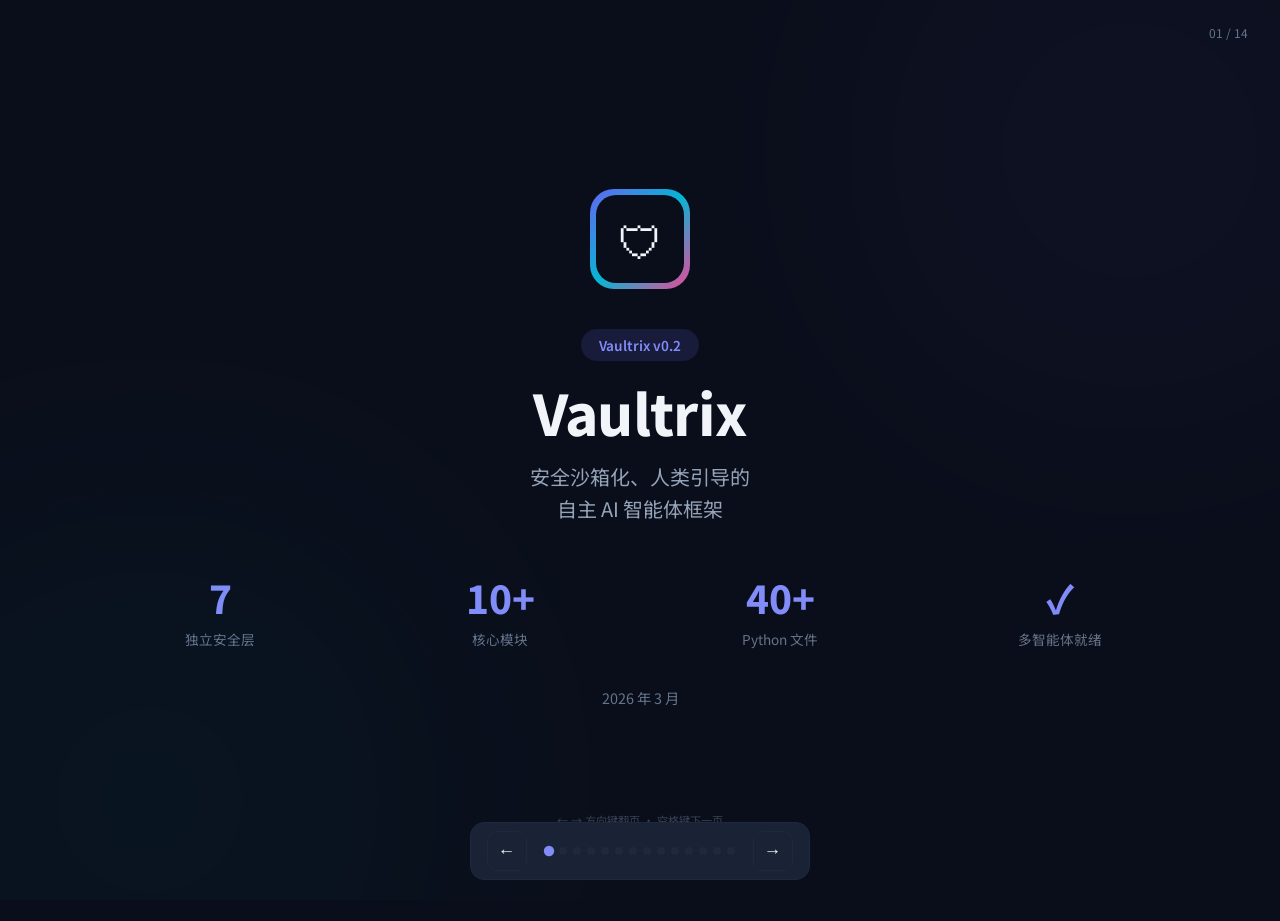
==== slides-cn.html @ 4f08432e "feat: Vaultrix v0.2 - Secure Autonomous AI Framework Complete codebase with Phase 1 + Phase 2 featur" ====
<!DOCTYPE html>
<html lang="zh-CN">
<head>
<meta charset="UTF-8">
<meta name="viewport" content="width=device-width, initial-scale=1.0">
<title>Vaultrix v0.2 - 安全智能体框架</title>
<style>
  @import url('https://fonts.googleapis.com/css2?family=Inter:wght@300;400;500;600;700;800&family=Noto+Sans+SC:wght@300;400;500;600;700;800;900&family=JetBrains+Mono:wght@400;500&display=swap');

  :root {
    --bg-primary: #0a0e1a;
    --bg-secondary: #111827;
    --bg-card: #1a2235;
    --bg-card-hover: #212c42;
    --accent: #6366f1;
    --accent-light: #818cf8;
    --accent-glow: rgba(99, 102, 241, 0.3);
    --green: #10b981;
    --green-light: #34d399;
    --yellow: #f59e0b;
    --red: #ef4444;
    --cyan: #06b6d4;
    --pink: #ec4899;
    --text-primary: #f1f5f9;
    --text-secondary: #94a3b8;
    --text-muted: #64748b;
    --border: #1e293b;
    --border-light: #2d3a50;
  }

  * { margin: 0; padding: 0; box-sizing: border-box; }

  body {
    font-family: 'Noto Sans SC', 'Inter', -apple-system, 'PingFang SC', 'Microsoft YaHei', sans-serif;
    background: var(--bg-primary);
    color: var(--text-primary);
    overflow: hidden;
    height: 100vh;
    width: 100vw;
  }

  /* Slide Container */
  .deck { position: relative; width: 100vw; height: 100vh; }

  .slide {
    position: absolute;
    top: 0; left: 0;
    width: 100%; height: 100%;
    display: flex;
    flex-direction: column;
    justify-content: center;
    align-items: center;
    padding: 50px 80px;
    opacity: 0;
    transform: translateY(30px) scale(0.98);
    transition: opacity 0.5s cubic-bezier(0.4,0,0.2,1), transform 0.5s cubic-bezier(0.4,0,0.2,1);
    pointer-events: none;
    overflow-y: auto;
  }
  .slide.active {
    opacity: 1;
    transform: translateY(0) scale(1);
    pointer-events: auto;
  }
  .slide.prev {
    opacity: 0;
    transform: translateY(-30px) scale(0.98);
  }

  /* Typography */
  h1 { font-size: 3rem; font-weight: 800; line-height: 1.25; letter-spacing: -0.01em; }
  h2 { font-size: 2rem; font-weight: 700; line-height: 1.3; margin-bottom: 28px; }
  h3 { font-size: 1.25rem; font-weight: 600; margin-bottom: 10px; }
  p  { font-size: 1.05rem; line-height: 1.8; color: var(--text-secondary); }

  .accent { color: var(--accent-light); }
  .green  { color: var(--green); }
  .yellow { color: var(--yellow); }
  .red    { color: var(--red); }
  .cyan   { color: var(--cyan); }
  .pink   { color: var(--pink); }
  .muted  { color: var(--text-muted); font-size: 0.9rem; }

  code {
    font-family: 'JetBrains Mono', monospace;
    background: var(--bg-card);
    padding: 2px 8px;
    border-radius: 4px;
    font-size: 0.85em;
  }

  /* Layout */
  .content { max-width: 1100px; width: 100%; }
  .two-col { display: grid; grid-template-columns: 1fr 1fr; gap: 32px; }
  .three-col { display: grid; grid-template-columns: 1fr 1fr 1fr; gap: 20px; }
  .four-col { display: grid; grid-template-columns: 1fr 1fr 1fr 1fr; gap: 16px; }

  .card {
    background: var(--bg-card);
    border: 1px solid var(--border);
    border-radius: 14px;
    padding: 24px;
    transition: border-color 0.3s, transform 0.2s, background 0.3s;
  }
  .card:hover { border-color: var(--accent); transform: translateY(-2px); background: var(--bg-card-hover); }
  .card h3 { margin-bottom: 8px; }
  .card p  { font-size: 0.95rem; }

  .tag {
    display: inline-block;
    padding: 4px 12px;
    border-radius: 20px;
    font-size: 0.78rem;
    font-weight: 600;
    margin: 3px 4px 3px 0;
  }
  .tag-green  { background: rgba(16,185,129,0.15); color: var(--green); }
  .tag-yellow { background: rgba(245,158,11,0.15); color: var(--yellow); }
  .tag-red    { background: rgba(239,68,68,0.15);  color: var(--red); }
  .tag-accent { background: rgba(99,102,241,0.15); color: var(--accent-light); }
  .tag-cyan   { background: rgba(6,182,212,0.15);  color: var(--cyan); }
  .tag-pink   { background: rgba(236,72,153,0.15); color: var(--pink); }

  /* Lists */
  ul { list-style: none; padding: 0; }
  ul li {
    position: relative;
    padding: 7px 0 7px 26px;
    font-size: 1rem;
    color: var(--text-secondary);
    line-height: 1.7;
  }
  ul li::before {
    content: '';
    position: absolute;
    left: 0; top: 15px;
    width: 8px; height: 8px;
    border-radius: 50%;
    background: var(--accent);
  }

  /* Progress bar */
  .progress-bar {
    width: 100%;
    height: 6px;
    background: var(--bg-card);
    border-radius: 3px;
    margin: 6px 0 4px;
    overflow: hidden;
  }
  .progress-fill { height: 100%; border-radius: 3px; }

  /* Architecture layers */
  .arch-layer {
    width: 100%;
    padding: 16px 24px;
    border-radius: 10px;
    margin: 5px 0;
    text-align: center;
    font-weight: 600;
    font-size: 0.95rem;
    position: relative;
  }
  .arch-arrow {
    text-align: center;
    color: var(--text-muted);
    font-size: 1.2rem;
    line-height: 1;
    margin: 2px 0;
  }

  /* Timeline */
  .timeline { display: flex; gap: 0; width: 100%; }
  .timeline-item {
    flex: 1;
    padding: 14px 10px;
    border-top: 3px solid var(--border);
    position: relative;
  }
  .timeline-item.done   { border-top-color: var(--green); }
  .timeline-item.active-phase { border-top-color: var(--yellow); }
  .timeline-item .phase-label {
    font-size: 0.72rem;
    font-weight: 600;
    text-transform: uppercase;
    letter-spacing: 0.04em;
    margin-bottom: 4px;
  }
  .timeline-item h3 { font-size: 0.95rem; margin-bottom: 4px; }
  .timeline-item p  { font-size: 0.8rem; }

  /* Role cards */
  .role-card {
    background: var(--bg-card);
    border: 1px solid var(--border);
    border-radius: 14px;
    padding: 24px;
    border-top: 3px solid var(--accent);
    transition: border-color 0.3s, transform 0.2s, box-shadow 0.3s;
    position: relative;
  }
  .role-card:hover {
    transform: translateY(-3px);
    box-shadow: 0 8px 32px rgba(99,102,241,0.12);
  }
  .role-card .role-icon {
    font-size: 2rem;
    margin-bottom: 12px;
    display: block;
  }
  .role-card .role-count {
    position: absolute;
    top: 16px; right: 16px;
    background: rgba(99,102,241,0.15);
    color: var(--accent-light);
    font-size: 0.75rem;
    font-weight: 700;
    padding: 3px 10px;
    border-radius: 12px;
  }

  /* Benefit items */
  .benefit-item {
    display: flex;
    align-items: flex-start;
    gap: 14px;
    padding: 14px 0;
    border-bottom: 1px solid var(--border);
  }
  .benefit-item:last-child { border-bottom: none; }
  .benefit-icon {
    width: 40px; height: 40px;
    border-radius: 10px;
    display: flex; align-items: center; justify-content: center;
    font-size: 1.3rem;
    flex-shrink: 0;
  }

  /* Navigation */
  .nav {
    position: fixed;
    bottom: 20px;
    left: 50%;
    transform: translateX(-50%);
    display: flex;
    gap: 10px;
    z-index: 100;
    align-items: center;
    background: var(--bg-card);
    border: 1px solid var(--border);
    border-radius: 14px;
    padding: 8px 16px;
    backdrop-filter: blur(12px);
  }
  .nav button {
    width: 40px; height: 40px;
    border-radius: 10px;
    border: 1px solid var(--border);
    background: transparent;
    color: var(--text-primary);
    font-size: 1.1rem;
    cursor: pointer;
    transition: background 0.2s, border-color 0.2s;
    display: flex; align-items: center; justify-content: center;
  }
  .nav button:hover { background: var(--accent); border-color: var(--accent); }
  .nav .counter {
    font-size: 0.8rem;
    color: var(--text-muted);
    font-variant-numeric: tabular-nums;
    min-width: 50px;
    text-align: center;
  }

  /* Slide dots */
  .dots {
    display: flex;
    gap: 6px;
    margin: 0 8px;
  }
  .dot {
    width: 8px; height: 8px;
    border-radius: 50%;
    background: var(--border);
    cursor: pointer;
    transition: background 0.3s, transform 0.2s;
  }
  .dot.active { background: var(--accent-light); transform: scale(1.3); }
  .dot:hover { background: var(--text-muted); }

  /* Helpers */
  .section-label {
    font-size: 0.75rem;
    font-weight: 700;
    text-transform: uppercase;
    letter-spacing: 0.12em;
    color: var(--accent-light);
    margin-bottom: 6px;
  }
  .hero-subtitle {
    font-size: 1.25rem;
    color: var(--text-secondary);
    margin-top: 14px;
    font-weight: 400;
    line-height: 1.6;
  }
  .hero-badge {
    display: inline-block;
    padding: 6px 18px;
    border-radius: 20px;
    font-size: 0.85rem;
    font-weight: 600;
    background: rgba(99,102,241,0.15);
    color: var(--accent-light);
    margin-top: 20px;
  }
  .stat-grid { display: grid; grid-template-columns: repeat(4, 1fr); gap: 20px; }
  .stat { text-align: center; }
  .stat .num { font-size: 2.4rem; font-weight: 800; color: var(--accent-light); }
  .stat .label { font-size: 0.85rem; color: var(--text-muted); margin-top: 4px; }

  .highlight-box {
    background: linear-gradient(135deg, rgba(99,102,241,0.08), rgba(6,182,212,0.06));
    border: 1px solid rgba(99,102,241,0.2);
    border-radius: 14px;
    padding: 24px 28px;
  }

  .cta-button {
    display: inline-block;
    padding: 14px 36px;
    background: linear-gradient(135deg, var(--accent), #7c3aed);
    color: white;
    font-size: 1.1rem;
    font-weight: 700;
    border-radius: 12px;
    text-decoration: none;
    transition: transform 0.2s, box-shadow 0.3s;
    cursor: pointer;
    border: none;
  }
  .cta-button:hover { transform: translateY(-2px); box-shadow: 0 8px 32px rgba(99,102,241,0.35); }

  .bg-glow {
    position: absolute;
    width: 500px; height: 500px;
    border-radius: 50%;
    filter: blur(150px);
    opacity: 0.06;
    pointer-events: none;
  }
  .bg-glow-1 { background: var(--accent); top: -100px; right: -100px; }
  .bg-glow-2 { background: var(--cyan); bottom: -150px; left: -100px; }
  .bg-glow-3 { background: var(--pink); top: 50%; left: -200px; }

  /* Animated gradient border for hero */
  .hero-ring {
    width: 100px; height: 100px;
    border-radius: 24px;
    background: linear-gradient(135deg, var(--accent), var(--cyan), var(--pink));
    display: flex; align-items: center; justify-content: center;
    margin: 0 auto 20px;
    animation: ring-rotate 6s linear infinite;
  }
  .hero-ring-inner {
    width: 88px; height: 88px;
    border-radius: 20px;
    background: var(--bg-primary);
    display: flex; align-items: center; justify-content: center;
    font-size: 2.8rem;
  }
  @keyframes ring-rotate {
    0%   { filter: hue-rotate(0deg); }
    100% { filter: hue-rotate(360deg); }
  }

  /* Slide number indicator */
  .slide-number {
    position: fixed;
    top: 24px;
    right: 32px;
    font-size: 0.75rem;
    color: var(--text-muted);
    z-index: 100;
    font-variant-numeric: tabular-nums;
  }

  /* Keyboard hint */
  .kbd-hint {
    position: fixed;
    bottom: 72px;
    left: 50%;
    transform: translateX(-50%);
    font-size: 0.7rem;
    color: var(--text-muted);
    opacity: 0.5;
    z-index: 100;
    transition: opacity 0.5s;
  }
</style>
</head>
<body>

<div class="slide-number" id="slideNumber">01 / 14</div>
<div class="kbd-hint" id="kbdHint">&#x2190; &#x2192; 方向键翻页 &middot; 空格键下一页</div>

<div class="deck" id="deck">

  <!-- ==================== SLIDE 1: 封面 ==================== -->
  <div class="slide active" data-slide="0">
    <div class="bg-glow bg-glow-1"></div>
    <div class="bg-glow bg-glow-2"></div>
    <div class="content" style="text-align:center;">
      <div class="hero-ring">
        <div class="hero-ring-inner">&#x1F6E1;</div>
      </div>
      <div class="hero-badge">Vaultrix v0.2</div>
      <h1 style="font-size:3.5rem;margin-top:16px;">Vaultrix</h1>
      <p class="hero-subtitle">安全沙箱化、人类引导的<br>自主 AI 智能体框架</p>
      <div class="stat-grid" style="margin-top:44px;">
        <div class="stat"><div class="num">7</div><div class="label">独立安全层</div></div>
        <div class="stat"><div class="num">10+</div><div class="label">核心模块</div></div>
        <div class="stat"><div class="num">40+</div><div class="label">Python 文件</div></div>
        <div class="stat"><div class="num">&#x2713;</div><div class="label">多智能体就绪</div></div>
      </div>
      <p class="muted" style="margin-top:36px;">2026 年 3 月</p>
    </div>
  </div>

  <!-- ==================== SLIDE 2: 为什么做这件事 ==================== -->
  <div class="slide" data-slide="1">
    <div class="content">
      <div class="section-label">为什么做这件事</div>
      <h2>AI 智能体很强大 &mdash; 但目前<span class="red">缺乏安全边界</span></h2>
      <div class="two-col" style="margin-top:24px;">
        <div>
          <ul>
            <li>AI 智能体可以执行代码、访问文件、调用外部 API</li>
            <li>智能体与宿主系统之间缺乏标准化安全边界</li>
            <li>单层安全模型脆弱、容易被绕过</li>
            <li>关键操作缺乏人类监督机制</li>
            <li>数据泄漏和权限提升风险日益严重</li>
            <li>行业正在快速发展，但安全基建严重滞后</li>
            <li><strong style="color:var(--red);">多智能体系统成倍增加攻击面</strong></li>
            <li><strong style="color:var(--red);">智能体间通信创造新的信任边界</strong></li>
          </ul>
        </div>
        <div>
          <div class="highlight-box">
            <h3 style="color:var(--yellow);margin-bottom:12px;">行业趋势</h3>
            <p>随着 Anthropic Claude、OpenAI GPT、Google Gemini 等大模型的智能体能力快速增强，安全隔离框架将成为<strong style="color:var(--text-primary);">刚需基础设施</strong>。</p>
            <p style="margin-top:12px;">Vaultrix 的目标是成为这个领域的<strong style="color:var(--accent-light);">开源标准</strong>。</p>
          </div>
          <div class="highlight-box" style="margin-top:16px;">
            <p style="font-weight:600;color:var(--text-primary);font-size:1.1rem;">我们需要的是纵深防御（Defense-in-Depth），<br>而不是祈祷式安全。</p>
          </div>
        </div>
      </div>
    </div>
  </div>

  <!-- ==================== SLIDE 3: 核心方案 ==================== -->
  <div class="slide" data-slide="2">
    <div class="content">
      <div class="section-label">核心方案</div>
      <h2>五层纵深防御架构</h2>
      <div class="two-col">
        <div>
          <p style="margin-bottom:24px;">Vaultrix 为自主 AI 智能体提供<strong style="color:var(--text-primary);">五层独立安全防护</strong>，任何单层失效都不会导致系统被突破。</p>
          <div style="max-width:420px;">
            <div class="arch-layer" style="background:rgba(99,102,241,0.15);color:var(--accent-light);">
              第 1 层 &middot; 应用层（输入校验）
            </div>
            <div class="arch-arrow">&darr;</div>
            <div class="arch-layer" style="background:rgba(6,182,212,0.12);color:var(--cyan);">
              第 2 层 &middot; 权限层（细粒度访问控制）
            </div>
            <div class="arch-arrow">&darr;</div>
            <div class="arch-layer" style="background:rgba(245,158,11,0.12);color:var(--yellow);">
              第 3 层 &middot; 审批层（人类在环）
            </div>
            <div class="arch-arrow">&darr;</div>
            <div class="arch-layer" style="background:rgba(16,185,129,0.12);color:var(--green);">
              第 4 层 &middot; 沙箱层（Docker 隔离）
            </div>
            <div class="arch-arrow">&darr;</div>
            <div class="arch-layer" style="background:rgba(239,68,68,0.12);color:var(--red);">
              第 5 层 &middot; 加密层（数据保护）
            </div>
          </div>
        </div>
        <div>
          <div class="card" style="margin-bottom:16px;">
            <h3 class="accent">最小权限原则</h3>
            <p>默认拒绝一切，仅在明确授权时放行。白名单模式确保安全底线。</p>
          </div>
          <div class="card" style="margin-bottom:16px;">
            <h3 class="cyan">失败安全默认值</h3>
            <p>所有模糊情况默认拒绝，超时自动拒绝，绝不开放通道。</p>
          </div>
          <div class="card" style="margin-bottom:16px;">
            <h3 class="green">完整审计</h3>
            <p>每一次操作独立校验，完整日志记录，不依赖缓存判断。</p>
          </div>
          <div class="card">
            <h3 class="yellow">路径穿越免疫</h3>
            <p>POSIX 路径规范化处理，对 <code>../</code> 类攻击天然免疫。</p>
          </div>
        </div>
      </div>
    </div>
  </div>

  <!-- ==================== SLIDE 4: 系统架构 ==================== -->
  <div class="slide" data-slide="3">
    <div class="content">
      <div class="section-label">系统架构</div>
      <h2>执行流程 &amp; 核心组件</h2>
      <div class="two-col" style="margin-top:8px;">
        <div>
          <h3 style="margin-bottom:14px;">核心组件</h3>
          <div class="card" style="margin-bottom:10px;padding:16px 20px;">
            <strong>VaultrixAgent</strong> <span class="muted">&mdash; 智能体核心</span>
          </div>
          <div class="card" style="margin-bottom:10px;padding:16px 20px;">
            <strong>SandboxManager</strong> <span class="muted">&mdash; 沙箱管理</span>
          </div>
          <div class="card" style="margin-bottom:10px;padding:16px 20px;">
            <strong>PermissionManager</strong> <span class="muted">&mdash; 权限管理</span>
          </div>
          <div class="card" style="margin-bottom:10px;padding:16px 20px;">
            <strong>AgentOrchestrator</strong> <span class="muted">&mdash; 多智能体编排</span>
          </div>
          <div class="card" style="margin-bottom:10px;padding:16px 20px;">
            <strong>SecureChannel</strong> <span class="muted">&mdash; 安全通道</span>
          </div>
          <div class="card" style="padding:16px 20px;">
            <strong>EncryptionManager</strong> <span class="muted">&mdash; 加密管理</span>
          </div>
        </div>
        <div>
          <h3 style="margin-bottom:14px;">设计原则</h3>
          <div class="card" style="margin-bottom:10px;padding:16px 20px;">
            <strong class="accent">最小权限</strong>
            <p style="font-size:0.88rem;margin-top:4px;">默认拒绝，仅在明确授权时放行</p>
          </div>
          <div class="card" style="margin-bottom:10px;padding:16px 20px;">
            <strong class="cyan">安全默认</strong>
            <p style="font-size:0.88rem;margin-top:4px;">所有模糊情况默认拒绝</p>
          </div>
          <div class="card" style="margin-bottom:10px;padding:16px 20px;">
            <strong class="green">完全中介</strong>
            <p style="font-size:0.88rem;margin-top:4px;">每次操作独立校验，不依赖缓存</p>
          </div>
          <div class="card" style="margin-bottom:10px;padding:16px 20px;">
            <strong class="yellow">路径遍历免疫</strong>
            <p style="font-size:0.88rem;margin-top:4px;">POSIX 路径规范化，天然防护</p>
          </div>
          <div class="card" style="padding:16px 20px;">
            <strong class="red">智能体间零信任</strong>
            <p style="font-size:0.88rem;margin-top:4px;">每个智能体默认互不信任，通信需授权</p>
          </div>
        </div>
      </div>
    </div>
  </div>

  <!-- ==================== SLIDE 5: 多智能体安全 ==================== -->
  <div class="slide" data-slide="4">
    <div class="bg-glow bg-glow-3"></div>
    <div class="content">
      <div class="section-label">v0.2 新增</div>
      <h2>多智能体安全架构</h2>
      <div class="two-col" style="margin-top:8px;">
        <div>
          <div style="text-align:center;">
            <div class="arch-layer" style="background:rgba(99,102,241,0.2);color:var(--accent-light);font-size:1.05rem;">
              AgentOrchestrator (编排器)
            </div>
            <div class="arch-arrow">&darr;</div>
            <div class="arch-layer" style="background:rgba(236,72,153,0.15);color:var(--pink);font-size:1.05rem;">
              SecureChannel (加密通道)
            </div>
            <div class="arch-arrow" style="font-size:1.4rem;">&darr; &darr; &darr;</div>
            <div style="display:grid;grid-template-columns:1fr 1fr 1fr;gap:10px;margin-top:8px;">
              <div class="arch-layer" style="background:rgba(16,185,129,0.12);color:var(--green);font-size:0.85rem;padding:14px 10px;">
                Agent-1<br><span style="font-size:0.75rem;">独立沙箱</span>
              </div>
              <div class="arch-layer" style="background:rgba(6,182,212,0.12);color:var(--cyan);font-size:0.85rem;padding:14px 10px;">
                Agent-2<br><span style="font-size:0.75rem;">独立沙箱</span>
              </div>
              <div class="arch-layer" style="background:rgba(245,158,11,0.12);color:var(--yellow);font-size:0.85rem;padding:14px 10px;">
                Agent-3<br><span style="font-size:0.75rem;">独立沙箱</span>
              </div>
            </div>
          </div>
        </div>
        <div>
          <ul>
            <li>每个智能体独立沙箱</li>
            <li>加密的智能体间通信</li>
            <li>信任矩阵（5 级信任）</li>
            <li>速率限制 + 消息大小上限</li>
            <li>类型化 TaskHandoff 协议</li>
            <li>完整审计日志</li>
          </ul>
          <div class="highlight-box" style="margin-top:20px;">
            <p style="font-weight:600;color:var(--text-primary);font-size:1rem;">多智能体协作不应以安全为代价。<br>Vaultrix 让每个智能体都在自己的安全边界内运行。</p>
          </div>
        </div>
      </div>
    </div>
  </div>

  <!-- ==================== SLIDE 6: 信任矩阵 ==================== -->
  <div class="slide" data-slide="5">
    <div class="content">
      <div class="section-label">v0.2 新增</div>
      <h2>基于信任的访问控制</h2>
      <div style="margin-top:16px;overflow-x:auto;">
        <table style="width:100%;border-collapse:separate;border-spacing:0;background:var(--bg-card);border-radius:14px;border:1px solid var(--border);overflow:hidden;">
          <thead>
            <tr style="background:var(--bg-secondary);">
              <th style="padding:16px 20px;text-align:left;font-size:0.9rem;color:var(--text-muted);border-bottom:1px solid var(--border);">智能体</th>
              <th style="padding:16px 20px;text-align:center;font-size:0.9rem;color:var(--text-muted);border-bottom:1px solid var(--border);">lead</th>
              <th style="padding:16px 20px;text-align:center;font-size:0.9rem;color:var(--text-muted);border-bottom:1px solid var(--border);">worker-1</th>
              <th style="padding:16px 20px;text-align:center;font-size:0.9rem;color:var(--text-muted);border-bottom:1px solid var(--border);">worker-2</th>
              <th style="padding:16px 20px;text-align:center;font-size:0.9rem;color:var(--text-muted);border-bottom:1px solid var(--border);">worker-3</th>
            </tr>
          </thead>
          <tbody>
            <tr>
              <td style="padding:14px 20px;font-weight:600;color:var(--text-primary);border-bottom:1px solid var(--border);">lead</td>
              <td style="padding:14px 20px;text-align:center;border-bottom:1px solid var(--border);">&mdash;</td>
              <td style="padding:14px 20px;text-align:center;border-bottom:1px solid var(--border);"><span class="tag tag-green">可信</span></td>
              <td style="padding:14px 20px;text-align:center;border-bottom:1px solid var(--border);"><span class="tag tag-green">可信</span></td>
              <td style="padding:14px 20px;text-align:center;border-bottom:1px solid var(--border);"><span class="tag tag-yellow">受限</span></td>
            </tr>
            <tr>
              <td style="padding:14px 20px;font-weight:600;color:var(--text-primary);border-bottom:1px solid var(--border);">worker-1</td>
              <td style="padding:14px 20px;text-align:center;border-bottom:1px solid var(--border);"><span class="tag tag-green">可信</span></td>
              <td style="padding:14px 20px;text-align:center;border-bottom:1px solid var(--border);">&mdash;</td>
              <td style="padding:14px 20px;text-align:center;border-bottom:1px solid var(--border);"><span class="tag tag-yellow">受限</span></td>
              <td style="padding:14px 20px;text-align:center;border-bottom:1px solid var(--border);"><span class="tag tag-red">不可信</span></td>
            </tr>
            <tr>
              <td style="padding:14px 20px;font-weight:600;color:var(--text-primary);border-bottom:1px solid var(--border);">worker-2</td>
              <td style="padding:14px 20px;text-align:center;border-bottom:1px solid var(--border);"><span class="tag tag-green">可信</span></td>
              <td style="padding:14px 20px;text-align:center;border-bottom:1px solid var(--border);"><span class="tag tag-yellow">受限</span></td>
              <td style="padding:14px 20px;text-align:center;border-bottom:1px solid var(--border);">&mdash;</td>
              <td style="padding:14px 20px;text-align:center;border-bottom:1px solid var(--border);"><span class="tag tag-yellow">受限</span></td>
            </tr>
            <tr>
              <td style="padding:14px 20px;font-weight:600;color:var(--text-primary);">worker-3</td>
              <td style="padding:14px 20px;text-align:center;"><span class="tag tag-yellow">受限</span></td>
              <td style="padding:14px 20px;text-align:center;"><span class="tag tag-red">不可信</span></td>
              <td style="padding:14px 20px;text-align:center;"><span class="tag tag-yellow">受限</span></td>
              <td style="padding:14px 20px;text-align:center;">&mdash;</td>
            </tr>
          </tbody>
        </table>
      </div>
      <div class="highlight-box" style="margin-top:24px;">
        <div class="three-col" style="text-align:center;">
          <div>
            <span class="tag tag-green" style="font-size:0.9rem;padding:6px 16px;">可信</span>
            <p style="font-size:0.88rem;margin-top:8px;">资源共享需要此级别</p>
          </div>
          <div>
            <span class="tag tag-yellow" style="font-size:0.9rem;padding:6px 16px;">受限</span>
            <p style="font-size:0.88rem;margin-top:8px;">通信至少需要此级别</p>
          </div>
          <div>
            <span class="tag tag-red" style="font-size:0.9rem;padding:6px 16px;">不可信</span>
            <p style="font-size:0.88rem;margin-top:8px;">完全阻断，无法交互</p>
          </div>
        </div>
      </div>
    </div>
  </div>

  <!-- ==================== SLIDE 7: 生产级韧性 ==================== -->
  <div class="slide" data-slide="6">
    <div class="content">
      <div class="section-label">v0.2 新增</div>
      <h2>生产级韧性设计<span class="muted" style="font-size:0.75rem;margin-left:10px;">受 DeepAudit 启发</span></h2>
      <div class="three-col" style="margin-top:16px;">
        <div class="card">
          <h3><span class="red">熔断器</span></h3>
          <p>三态模式：关闭 / 开启 / 半开。LLM 调用和工具执行均内置预设熔断策略，自动隔离故障。</p>
          <div style="margin-top:12px;">
            <span class="tag tag-red">三态</span>
            <span class="tag tag-red">LLM + 工具预设</span>
          </div>
        </div>
        <div class="card">
          <h3><span class="yellow">降级处理器</span></h3>
          <p>上下文窗口压缩降级，工具执行降级回退。确保系统在部分故障时仍可提供核心服务。</p>
          <div style="margin-top:12px;">
            <span class="tag tag-yellow">上下文压缩</span>
            <span class="tag tag-yellow">工具降级</span>
          </div>
        </div>
        <div class="card">
          <h3><span class="green">输入验证</span></h3>
          <p>输入净化处理，路径遍历防护，类型化 Schema 校验。从入口层面杜绝恶意输入。</p>
          <div style="margin-top:12px;">
            <span class="tag tag-green">净化</span>
            <span class="tag tag-green">路径遍历防护</span>
            <span class="tag tag-green">类型化 Schema</span>
          </div>
        </div>
      </div>
      <div class="highlight-box" style="margin-top:24px;text-align:center;">
        <p style="color:var(--text-primary);font-weight:600;">还有：反幻觉机制、取消支持、7 态生命周期的结构化智能体状态</p>
      </div>
    </div>
  </div>

  <!-- ==================== SLIDE 8: 核心能力 ==================== -->
  <div class="slide" data-slide="7">
    <div class="content">
      <div class="section-label">核心能力</div>
      <h2>v0.2 功能全景</h2>
      <div class="three-col" style="margin-top:8px;">
        <div class="card">
          <h3><span class="green">沙箱管理器</span></h3>
          <p>Docker 容器隔离，CPU/内存/存储资源限制，网络默认关闭，自动环境检测与本地回退。</p>
          <div style="margin-top:10px;">
            <span class="tag tag-green">Docker</span>
            <span class="tag tag-green">本地回退</span>
          </div>
        </div>
        <div class="card">
          <h3><span class="cyan">权限系统</span></h3>
          <p>5 级权限层级（NONE 到 ADMIN），6 种资源类型，风险分级，白名单机制，完整审计日志。</p>
          <div style="margin-top:10px;">
            <span class="tag tag-cyan">默认拒绝</span>
            <span class="tag tag-cyan">审计追踪</span>
          </div>
        </div>
        <div class="card">
          <h3><span class="accent">智能体核心</span></h3>
          <p>权限感知执行引擎，7 态生命周期，上下文管理器支持，操作历史记录，实时状态监控。</p>
          <div style="margin-top:10px;">
            <span class="tag tag-accent">Claude SDK</span>
            <span class="tag tag-accent">Pydantic</span>
          </div>
        </div>
        <div class="card">
          <h3><span class="pink">多智能体编排</span></h3>
          <p>AgentOrchestrator 任务分发，SecureChannel 加密通信，信任矩阵，TaskHandoff 协议。</p>
          <div style="margin-top:10px;">
            <span class="tag tag-pink">编排器</span>
            <span class="tag tag-pink">零信任</span>
          </div>
        </div>
        <div class="card">
          <h3><span class="red">韧性工程</span></h3>
          <p>熔断器（三态），降级处理器，输入验证净化，反幻觉机制，结构化错误恢复。</p>
          <div style="margin-top:10px;">
            <span class="tag tag-red">熔断器</span>
            <span class="tag tag-red">降级</span>
          </div>
        </div>
        <div class="card">
          <h3><span class="yellow">CLI &amp; 文档</span></h3>
          <p>交互式 REPL，Rich 终端美化，完整架构文档，快速上手指南，贡献指南。</p>
          <div style="margin-top:10px;">
            <span class="tag tag-yellow">Click</span>
            <span class="tag tag-yellow">Rich</span>
          </div>
        </div>
      </div>
    </div>
  </div>

  <!-- ==================== SLIDE 9: 实时演示 ==================== -->
  <div class="slide" data-slide="8">
    <div class="content">
      <div class="section-label">实时演示</div>
      <h2>亲自体验</h2>
      <div class="two-col" style="margin-top:16px;">
        <div class="card" style="padding:32px;">
          <h3 style="color:var(--green-light);margin-bottom:16px;">&#x2776; 单智能体安全运行</h3>
          <div style="background:var(--bg-primary);border-radius:10px;padding:18px 20px;margin-bottom:16px;">
            <code style="color:var(--green-light);background:transparent;padding:0;font-size:0.95rem;">
              $ vaultrix run --permission-set developer
            </code>
          </div>
          <ul>
            <li>沙箱自动检测与初始化</li>
            <li>权限系统加载（默认拒绝模式）</li>
            <li>交互式 REPL 环境</li>
            <li>实时操作审计日志输出</li>
          </ul>
        </div>
        <div class="card" style="padding:32px;">
          <h3 style="color:var(--accent-light);margin-bottom:16px;">&#x2777; 多智能体协作演示</h3>
          <div style="background:var(--bg-primary);border-radius:10px;padding:18px 20px;margin-bottom:16px;">
            <code style="color:var(--accent-light);background:transparent;padding:0;font-size:0.95rem;">
              $ python examples/multi_agent_demo.py
            </code>
          </div>
          <ul>
            <li>编排器分发任务到多个智能体</li>
            <li>加密通道自动建立</li>
            <li>信任矩阵实时校验</li>
            <li>TaskHandoff 协议演示</li>
          </ul>
        </div>
      </div>
    </div>
  </div>

  <!-- ==================== SLIDE 10: 技术栈 ==================== -->
  <div class="slide" data-slide="9">
    <div class="content">
      <div class="section-label">技术栈</div>
      <h2>现代 Python 技术体系</h2>
      <div class="two-col">
        <div>
          <h3 style="margin-bottom:14px;">核心技术</h3>
          <div class="card" style="margin-bottom:10px;padding:16px 20px;"><strong>Python 3.10+</strong> <span class="muted">&mdash; 异步支持 &middot; 类型标注</span></div>
          <div class="card" style="margin-bottom:10px;padding:16px 20px;"><strong>Docker 20.10+</strong> <span class="muted">&mdash; 容器级隔离</span></div>
          <div class="card" style="margin-bottom:10px;padding:16px 20px;"><strong>Anthropic SDK</strong> <span class="muted">&mdash; Claude 大模型集成</span></div>
          <div class="card" style="margin-bottom:10px;padding:16px 20px;"><strong>Pydantic 2.0</strong> <span class="muted">&mdash; 类型安全 &middot; 数据校验</span></div>
          <div class="card" style="margin-bottom:10px;padding:16px 20px;"><strong>Click + Rich</strong> <span class="muted">&mdash; CLI 框架 &middot; 终端 UI</span></div>
          <div class="card" style="padding:16px 20px;"><strong>Cryptography</strong> <span class="muted">&mdash; AES-256 &middot; Ed25519 签名</span></div>
        </div>
        <div>
          <h3 style="margin-bottom:14px;">即将引入（第 2+ 阶段）</h3>
          <div class="card" style="margin-bottom:10px;padding:16px 20px;"><strong>FastAPI</strong> <span class="muted">&mdash; VaultHub REST API</span></div>
          <div class="card" style="margin-bottom:10px;padding:16px 20px;"><strong>PostgreSQL + SQLAlchemy</strong> <span class="muted">&mdash; 技能注册数据库</span></div>
          <div class="card" style="margin-bottom:10px;padding:16px 20px;"><strong>React</strong> <span class="muted">&mdash; 审批仪表盘前端</span></div>
          <div class="card" style="margin-bottom:10px;padding:16px 20px;"><strong>Flask</strong> <span class="muted">&mdash; Web 监控面板</span></div>
          <h3 style="margin-top:20px;margin-bottom:14px;">开发工具链</h3>
          <div class="card" style="margin-bottom:10px;padding:16px 20px;"><strong>Black + Ruff + MyPy</strong> <span class="muted">&mdash; 代码质量保障</span></div>
          <div class="card" style="padding:16px 20px;"><strong>pytest</strong> <span class="muted">&mdash; 测试 &middot; fixtures &middot; 覆盖率</span></div>
        </div>
      </div>
    </div>
  </div>

  <!-- ==================== SLIDE 11: 路线图 ==================== -->
  <div class="slide" data-slide="10">
    <div class="content">
      <div class="section-label">产品路线图</div>
      <h2>六阶段推进，目标 V1 正式发布</h2>
      <div class="timeline" style="margin-top:20px;">
        <div class="timeline-item done">
          <div class="phase-label green">第 1 阶段 &middot; 已完成</div>
          <h3>架构、沙箱 &amp; 多智能体</h3>
          <p>核心引擎、权限、沙箱、多智能体编排、韧性、CLI、测试、文档</p>
          <div class="progress-bar"><div class="progress-fill" style="width:100%;background:var(--green);"></div></div>
          <span class="muted">100%</span>
        </div>
        <div class="timeline-item active-phase">
          <div class="phase-label yellow">第 2 阶段 &middot; 进行中</div>
          <h3>VaultHub 技能注册中心</h3>
          <p>技能市场、安全扫描、签名、FastAPI</p>
          <div class="progress-bar"><div class="progress-fill" style="width:10%;background:var(--yellow);"></div></div>
          <span class="muted">目标: 4月4日</span>
        </div>
        <div class="timeline-item">
          <div class="phase-label muted">第 3 阶段</div>
          <h3>人类在环（HITL）</h3>
          <p>审批 UI、动作分级、通知系统</p>
          <div class="progress-bar"><div class="progress-fill" style="width:0%;"></div></div>
          <span class="muted">目标: 5月2日</span>
        </div>
        <div class="timeline-item">
          <div class="phase-label muted">第 4 阶段</div>
          <h3>加密 &amp; 数据安全</h3>
          <p>密钥管理、AES-256、安全内存</p>
          <div class="progress-bar"><div class="progress-fill" style="width:0%;"></div></div>
          <span class="muted">目标: 5月30日</span>
        </div>
        <div class="timeline-item">
          <div class="phase-label muted">第 5 阶段</div>
          <h3>Beta 测试 &amp; 安全审计</h3>
          <p>渗透测试、封闭测试、第三方审计</p>
          <div class="progress-bar"><div class="progress-fill" style="width:0%;"></div></div>
          <span class="muted">目标: 6月27日</span>
        </div>
        <div class="timeline-item">
          <div class="phase-label muted">第 6 阶段</div>
          <h3>V1 正式发布</h3>
          <p>开源、社区建设、悬赏计划</p>
          <div class="progress-bar"><div class="progress-fill" style="width:0%;"></div></div>
          <span class="muted">目标: 7月25日</span>
        </div>
      </div>
      <div class="highlight-box" style="margin-top:24px;text-align:center;">
        <p style="color:var(--text-primary);font-weight:600;">现在加入 = 从零到一参与核心架构，获得最大成长空间</p>
      </div>
    </div>
  </div>

  <!-- ==================== SLIDE 12: 协作机会 ==================== -->
  <div class="slide" data-slide="11">
    <div class="bg-glow bg-glow-3"></div>
    <div class="content">
      <div class="section-label">核心团队</div>
      <h2>我们在找这些人</h2>
      <div class="three-col" style="margin-top:8px;">
        <div class="role-card" style="border-top-color:var(--red);">
          <div class="role-count">2-3 人</div>
          <span class="role-icon">&#x1F6E1;</span>
          <h3 class="red">安全研究员</h3>
          <p>沙箱逃逸测试、多智能体信任模型审查、威胁建模、渗透测试、权限边界 fuzzing、供应链安全</p>
          <div style="margin-top:12px;">
            <span class="tag tag-red">安全审计</span>
            <span class="tag tag-red">渗透测试</span>
            <span class="tag tag-red">威胁建模</span>
          </div>
        </div>
        <div class="role-card" style="border-top-color:var(--accent);">
          <div class="role-count">2-3 人</div>
          <span class="role-icon">&#x1F916;</span>
          <h3 class="accent">LLM / 智能体工程师</h3>
          <p>多智能体编排、ReAct 循环优化、反幻觉机制、工具调用安全、熔断与降级策略、RAG 知识库</p>
          <div style="margin-top:12px;">
            <span class="tag tag-accent">LLM</span>
            <span class="tag tag-accent">Anthropic</span>
            <span class="tag tag-accent">Multi-Agent</span>
          </div>
        </div>
        <div class="role-card" style="border-top-color:var(--yellow);">
          <div class="role-count">1-2 人</div>
          <span class="role-icon">&#x1F510;</span>
          <h3 class="yellow">密码学工程师</h3>
          <p>技能签名验证体系、密钥管理系统、加密通道协议、零知识证明、安全多方计算</p>
          <div style="margin-top:12px;">
            <span class="tag tag-yellow">密码学</span>
            <span class="tag tag-yellow">HMAC/Ed25519</span>
            <span class="tag tag-yellow">ZKP</span>
          </div>
        </div>
      </div>
    </div>
  </div>

  <!-- ==================== SLIDE 13: 加入我们 ==================== -->
  <div class="slide" data-slide="12">
    <div class="content">
      <div class="section-label">加入我们</div>
      <h2>为什么现在加入</h2>
      <div class="two-col" style="margin-top:8px;">
        <div>
          <div class="benefit-item">
            <div class="benefit-icon" style="background:rgba(99,102,241,0.15);">&#x1F680;</div>
            <div>
              <h3 style="font-size:1.05rem;">从零到一参与</h3>
              <p style="font-size:0.9rem;">在项目早期加入，直接影响架构决策和技术方向。你的代码将成为项目的基石。</p>
            </div>
          </div>
          <div class="benefit-item">
            <div class="benefit-icon" style="background:rgba(16,185,129,0.15);">&#x1F310;</div>
            <div>
              <h3 style="font-size:1.05rem;">开源影响力</h3>
              <p style="font-size:0.9rem;">项目计划在 2026 年 7 月开源发布，你的贡献将在全球开发者社区中被看到。</p>
            </div>
          </div>
        </div>
        <div>
          <div class="benefit-item">
            <div class="benefit-icon" style="background:rgba(245,158,11,0.15);">&#x1F3AF;</div>
            <div>
              <h3 style="font-size:1.05rem;">前沿技术实践</h3>
              <p style="font-size:0.9rem;">容器安全、零知识证明、多智能体编排、LLM Agent 安全 -- 接触业界最前沿的技术栈。</p>
            </div>
          </div>
          <div class="benefit-item">
            <div class="benefit-icon" style="background:rgba(236,72,153,0.15);">&#x1F465;</div>
            <div>
              <h3 style="font-size:1.05rem;">灵活协作</h3>
              <p style="font-size:0.9rem;">远程异步协作为主，GitHub Issue / PR 驱动，灵活的参与深度，按兴趣认领任务。</p>
            </div>
          </div>
        </div>
      </div>
      <div class="highlight-box" style="margin-top:24px;text-align:center;">
        <p style="color:var(--text-primary);font-weight:600;font-size:1.1rem;">不要求特定学历或年限 &middot; 不要求全栈全能 &middot; 兼职协作也欢迎</p>
      </div>
    </div>
  </div>

  <!-- ==================== SLIDE 14: 结语 ==================== -->
  <div class="slide" data-slide="13">
    <div class="bg-glow bg-glow-1"></div>
    <div class="bg-glow bg-glow-2"></div>
    <div class="bg-glow bg-glow-3"></div>
    <div class="content" style="text-align:center;">
      <div class="hero-ring">
        <div class="hero-ring-inner">&#x1F6E1;</div>
      </div>
      <h1 style="font-size:2.8rem;">一起构建<span class="accent">可信赖的</span> AI</h1>
      <p class="hero-subtitle" style="max-width:550px;margin:16px auto 0;">
        Vaultrix 让自主 AI 智能体从设计层面就是安全的。<br>
        我们正在寻找志同道合的伙伴，一起推进每一层技术栈。
      </p>
      <div style="margin-top:36px;display:flex;gap:14px;justify-content:center;flex-wrap:wrap;">
        <span class="tag tag-green" style="font-size:0.95rem;padding:8px 20px;">v0.2 已发布</span>
        <span class="tag tag-accent" style="font-size:0.95rem;padding:8px 20px;">多智能体就绪</span>
        <span class="tag tag-yellow" style="font-size:0.95rem;padding:8px 20px;">生产级韧性</span>
        <span class="tag tag-cyan" style="font-size:0.95rem;padding:8px 20px;">V1 目标: 2026年7月</span>
      </div>
      <div style="margin-top:44px;">
        <div class="cta-button" style="margin-bottom:16px;">加入我们 &rarr;</div>
      </div>
      <div style="margin-top:24px;display:flex;gap:32px;justify-content:center;flex-wrap:wrap;">
        <div style="text-align:center;">
          <p class="muted" style="margin-bottom:4px;">联系方式</p>
          <p style="font-size:0.95rem;color:var(--text-primary);font-weight:500;">GitHub / Email / 微信群</p>
        </div>
        <div style="text-align:center;">
          <p class="muted" style="margin-bottom:4px;">项目仓库</p>
          <p style="font-size:0.95rem;color:var(--text-primary);font-weight:500;">github.com/vaultrix</p>
        </div>
      </div>
      <p class="muted" style="margin-top:36px;">有想法？有问题？欢迎随时交流</p>
    </div>
  </div>

</div>

<!-- Navigation -->
<div class="nav">
  <button id="prev" aria-label="上一页">&#8592;</button>
  <div class="dots" id="dots"></div>
  <button id="next" aria-label="下一页">&#8594;</button>
</div>

<script>
  const slides = document.querySelectorAll('.slide');
  const total = slides.length;
  let current = 0;

  // Build dots
  const dotsContainer = document.getElementById('dots');
  for (let i = 0; i < total; i++) {
    const dot = document.createElement('div');
    dot.className = 'dot' + (i === 0 ? ' active' : '');
    dot.addEventListener('click', () => goTo(i));
    dotsContainer.appendChild(dot);
  }
  const dots = document.querySelectorAll('.dot');

  function goTo(n) {
    if (n < 0 || n >= total) return;
    slides.forEach((s, i) => {
      s.classList.remove('active', 'prev');
      if (i === n) s.classList.add('active');
      else if (i < n) s.classList.add('prev');
    });
    dots.forEach((d, i) => d.classList.toggle('active', i === n));
    current = n;
    document.getElementById('slideNumber').textContent =
      String(current + 1).padStart(2, '0') + ' / ' + String(total).padStart(2, '0');

    // Hide keyboard hint after first navigation
    const hint = document.getElementById('kbdHint');
    if (hint) hint.style.opacity = '0';
  }

  document.getElementById('prev').addEventListener('click', () => goTo(current - 1));
  document.getElementById('next').addEventListener('click', () => goTo(current + 1));

  document.addEventListener('keydown', (e) => {
    if (e.key === 'ArrowRight' || e.key === ' ' || e.key === 'Enter') { e.preventDefault(); goTo(current + 1); }
    if (e.key === 'ArrowLeft' || e.key === 'Backspace') { e.preventDefault(); goTo(current - 1); }
    if (e.key === 'Home') goTo(0);
    if (e.key === 'End') goTo(total - 1);
    // Number keys for quick jump
    const num = parseInt(e.key);
    if (num >= 1 && num <= 9 && num <= total) goTo(num - 1);
    if (e.key === '0' && total >= 10) goTo(9);
  });

  // Touch / swipe
  let touchStartX = 0, touchStartY = 0;
  document.addEventListener('touchstart', (e) => {
    touchStartX = e.touches[0].clientX;
    touchStartY = e.touches[0].clientY;
  });
  document.addEventListener('touchend', (e) => {
    const dx = touchStartX - e.changedTouches[0].clientX;
    const dy = touchStartY - e.changedTouches[0].clientY;
    if (Math.abs(dx) > Math.abs(dy) && Math.abs(dx) > 50) {
      dx > 0 ? goTo(current + 1) : goTo(current - 1);
    }
  });

  // Mouse wheel
  let wheelTimeout = false;
  document.addEventListener('wheel', (e) => {
    if (wheelTimeout) return;
    wheelTimeout = true;
    if (e.deltaY > 30) goTo(current + 1);
    else if (e.deltaY < -30) goTo(current - 1);
    setTimeout(() => { wheelTimeout = false; }, 600);
  }, { passive: true });
</script>
</body>
</html>
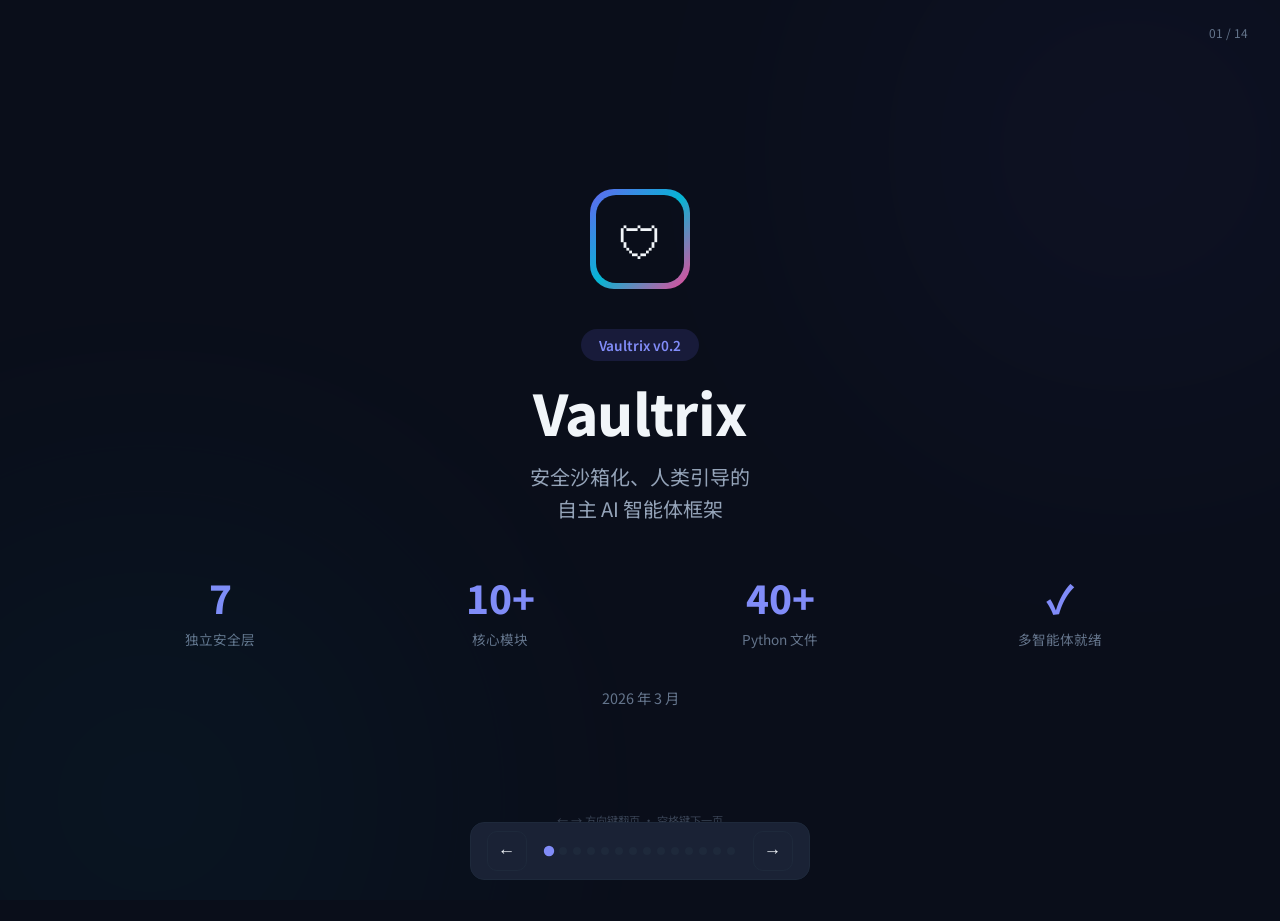
==== commit ce7aa36d: "feat: add macOS sandbox-exec backend and update repo URLs - Add MacOSBackend using kernel-level sand" ====
--- a/slides-cn.html
+++ b/slides-cn.html
@@ -481,7 +481,7 @@
             </div>
             <div class="arch-arrow">&darr;</div>
             <div class="arch-layer" style="background:rgba(16,185,129,0.12);color:var(--green);">
-              第 4 层 &middot; 沙箱层（Docker 隔离）
+              第 4 层 &middot; 沙箱层（Docker / macOS / 本地隔离）
             </div>
             <div class="arch-arrow">&darr;</div>
             <div class="arch-layer" style="background:rgba(239,68,68,0.12);color:var(--red);">
@@ -725,9 +725,10 @@
       <div class="three-col" style="margin-top:8px;">
         <div class="card">
           <h3><span class="green">沙箱管理器</span></h3>
-          <p>Docker 容器隔离，CPU/内存/存储资源限制，网络默认关闭，自动环境检测与本地回退。</p>
+          <p>多后端隔离：Docker 容器、macOS 内核沙箱（sandbox-exec）或本地子进程。网络默认关闭，自动检测最优后端。</p>
           <div style="margin-top:10px;">
             <span class="tag tag-green">Docker</span>
+            <span class="tag tag-green">macOS Seatbelt</span>
             <span class="tag tag-green">本地回退</span>
           </div>
         </div>
@@ -822,7 +823,7 @@
         <div>
           <h3 style="margin-bottom:14px;">核心技术</h3>
           <div class="card" style="margin-bottom:10px;padding:16px 20px;"><strong>Python 3.10+</strong> <span class="muted">&mdash; 异步支持 &middot; 类型标注</span></div>
-          <div class="card" style="margin-bottom:10px;padding:16px 20px;"><strong>Docker 20.10+</strong> <span class="muted">&mdash; 容器级隔离</span></div>
+          <div class="card" style="margin-bottom:10px;padding:16px 20px;"><strong>Docker / macOS Sandbox</strong> <span class="muted">&mdash; 容器级或内核级隔离</span></div>
           <div class="card" style="margin-bottom:10px;padding:16px 20px;"><strong>Anthropic SDK</strong> <span class="muted">&mdash; Claude 大模型集成</span></div>
           <div class="card" style="margin-bottom:10px;padding:16px 20px;"><strong>Pydantic 2.0</strong> <span class="muted">&mdash; 类型安全 &middot; 数据校验</span></div>
           <div class="card" style="margin-bottom:10px;padding:16px 20px;"><strong>Click + Rich</strong> <span class="muted">&mdash; CLI 框架 &middot; 终端 UI</span></div>
